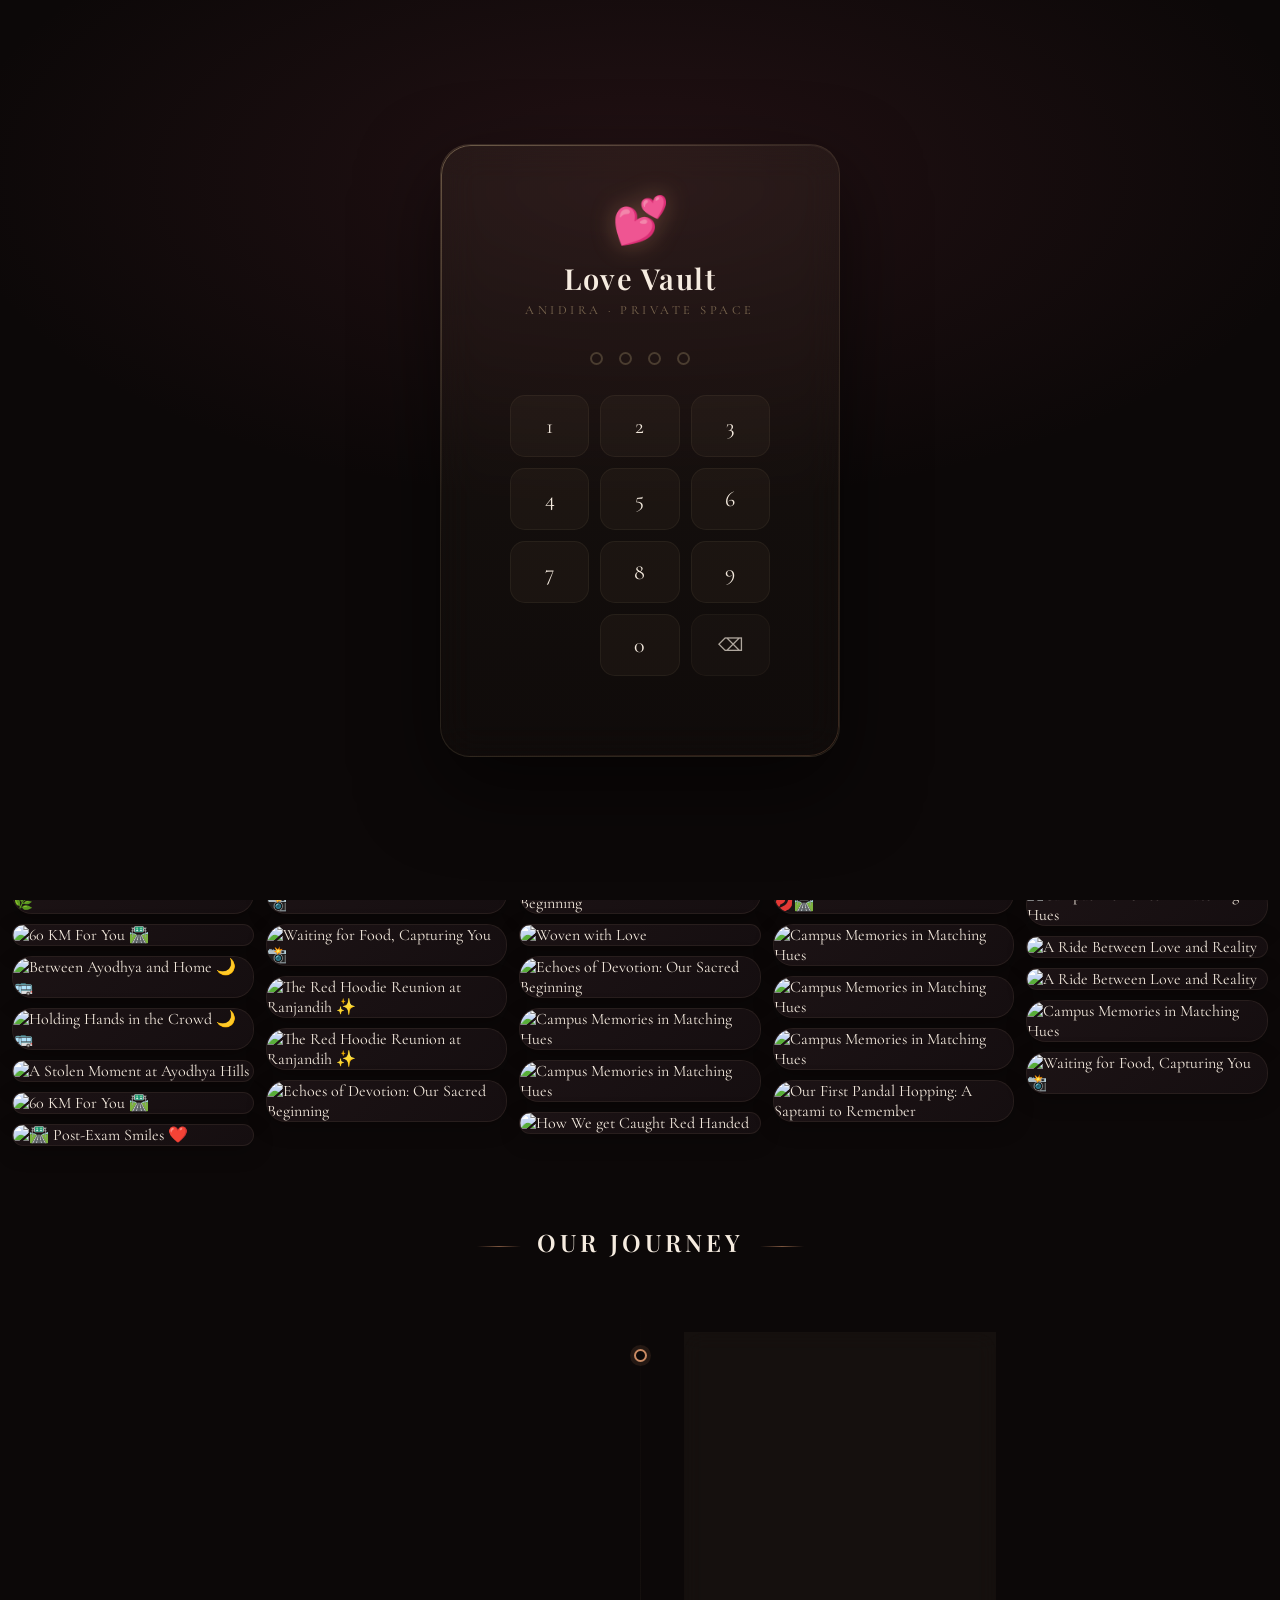
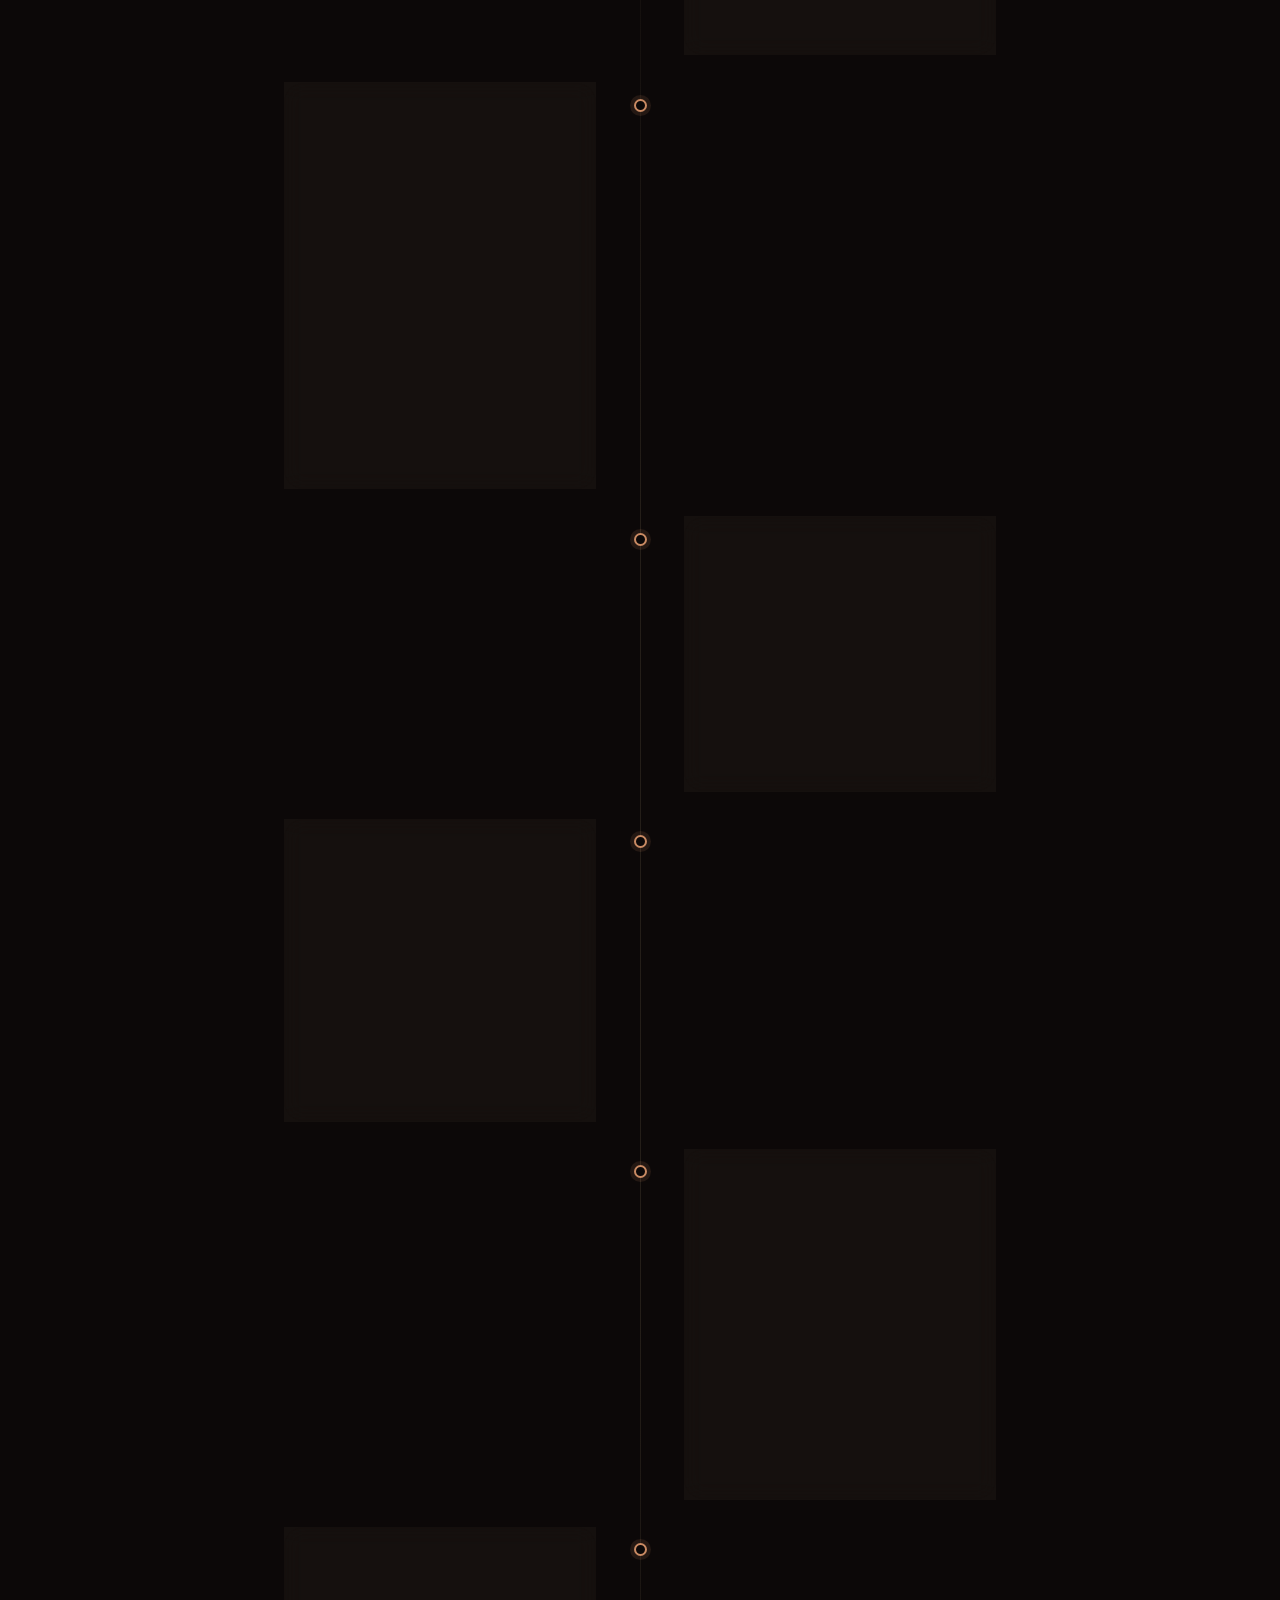
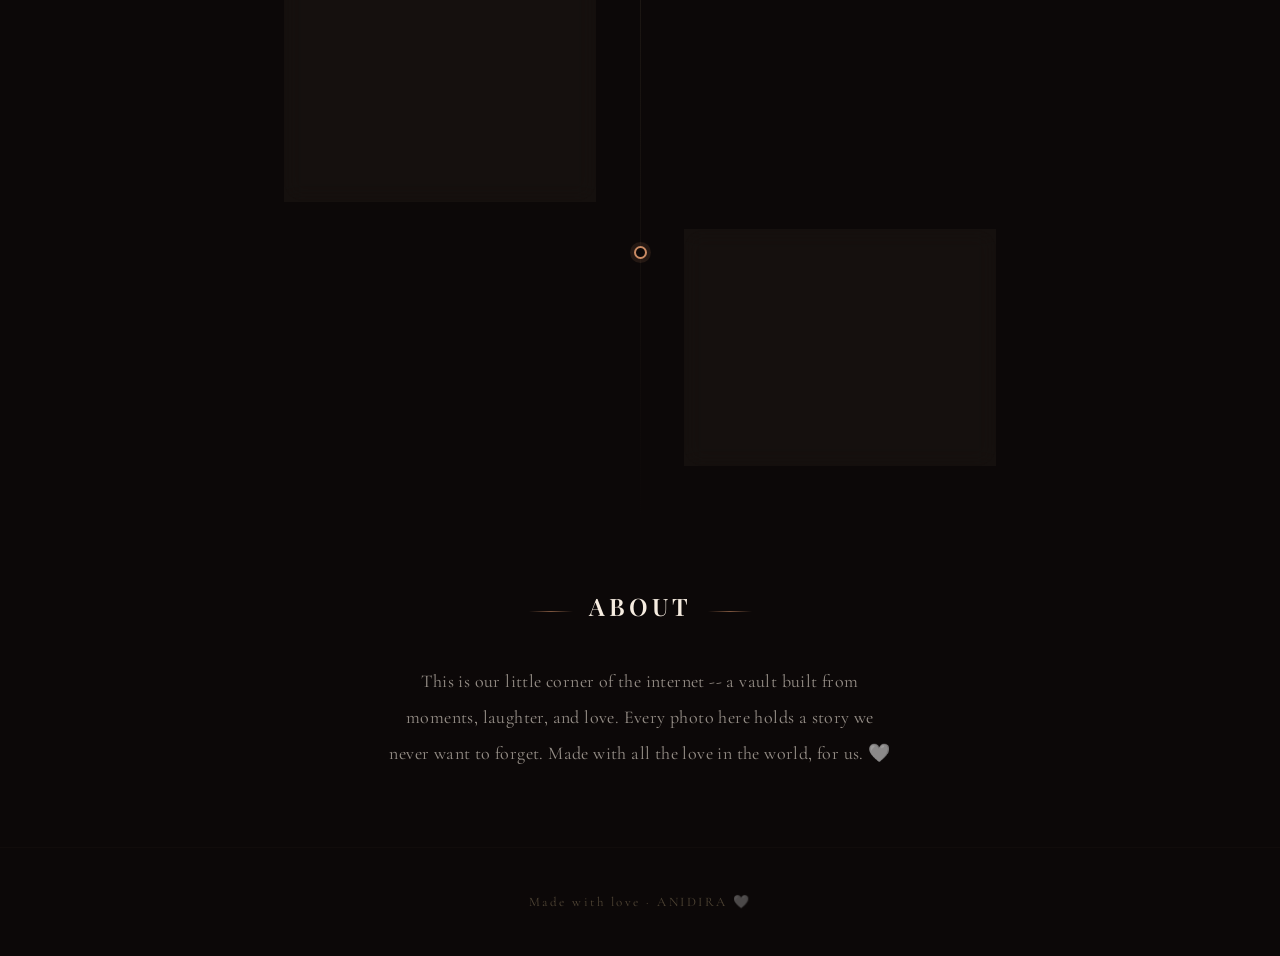
==== index.html @ f05e1785 "Add files via upload" ====
<!DOCTYPE html>
<html lang="en">
<head>
  <meta charset="UTF-8">
  <meta name="viewport" content="width=device-width, initial-scale=1.0">

  <title>Love Vault – ANIDIRA | Our Private Love Story & Memories</title>
  
  <meta name="robots" content="noindex, nofollow">
  <meta name="theme-color" content="#0c0808">
  <link rel="manifest" href="manifest.json">
  <link rel="icon" type="image/png" sizes="192x192" href="icon-192.png">

  <link href="https://fonts.googleapis.com/css2?family=Playfair+Display:ital,wght@0,400;0,600;1,400&family=Cormorant+Garamond:wght@300;400;600&display=swap" rel="stylesheet">
  <link rel="stylesheet" href="https://fonts.googleapis.com/css2?family=Material+Symbols+Outlined:opsz,wght,FILL,GRAD@24,400,0,0" />

  <link rel="stylesheet" href="styles.css">
</head>

<body>
  <div class="fs-overlay" id="fsOverlay">
    <span class="fs-close" onclick="closeFullscreen()" role="button" aria-label="Close fullscreen">&#x2715;</span>
    <span class="fs-nav fs-prev" onclick="fsNav(-1)" role="button" aria-label="Previous image">&#x2039;</span>
    <img id="fsImg" src="" alt="Fullscreen Image">
    <span class="fs-nav fs-next" onclick="fsNav(1)" role="button" aria-label="Next image">&#x203a;</span>
  </div>

  <div id="loginScreen">
    <div class="login-card">
      <span class="login-heart">💕</span>
      <div class="login-title">Love Vault</div>
      <div class="login-sub">ANIDIRA · Private Space</div>
      <div class="pin-dots" id="pinDots">
        <div class="pin-dot" id="dot0"></div><div class="pin-dot" id="dot1"></div>
        <div class="pin-dot" id="dot2"></div><div class="pin-dot" id="dot3"></div>
      </div>
      <div class="pin-keypad">
        <button class="pin-key" onclick="pinPress('1')">1</button><button class="pin-key" onclick="pinPress('2')">2</button><button class="pin-key" onclick="pinPress('3')">3</button>
        <button class="pin-key" onclick="pinPress('4')">4</button><button class="pin-key" onclick="pinPress('5')">5</button><button class="pin-key" onclick="pinPress('6')">6</button>
        <button class="pin-key" onclick="pinPress('7')">7</button><button class="pin-key" onclick="pinPress('8')">8</button><button class="pin-key" onclick="pinPress('9')">9</button>
        <button class="pin-key zero" onclick="pinPress('0')">0</button><button class="pin-key del" onclick="pinDel()">⌫</button>
      </div>
      <div class="login-error" id="loginError">Wrong PIN. Try again 🔒</div>
    </div>
  </div>

  <div id="sessionTimer"><span class="timer-icon">⏳</span><span id="timerDisplay">10:00</span></div>
  <div id="sessionWarning">
    <div class="warning-card">
      <span class="warning-icon">⏰</span>
      <h3>Session Expiring</h3>
      <p>Your session is about to end. Stay logged in?</p>
      <div class="warning-countdown" id="warningCountdown">30</div>
      <button class="warning-btn" onclick="extendSession()">Stay Logged In 🤍</button>
    </div>
  </div>

  <nav class="top-navbar">
    <div class="logo" onclick="goHome()">
      <span class="logo-name">Love Vault</span><span class="sub-text">Since 23 · 09 · 2019</span>
    </div>
    <div class="mixed-name" onclick="goHome()">ANIDIRA 💞</div>
  </nav>
  <div class="counter" id="relationshipCounter"></div>

  <section class="hero" id="home">
    <div class="slider" id="slider">
      <div class="slide active"><img src="https://iili.io/q0QEQWJ.jpg"><div class="overlay">🌅 The Bench Where Time Paused</div></div>
      <div class="slide"><img src="https://iili.io/q0QEUlV.jpg"><div class="overlay">🤍 Hold Tight, The Journey is Ours</div></div>
      <div class="slide"><img src="https://iili.io/q0QE6R1.jpg"><div class="overlay">💞 ANIDIRA</div></div>
      <div class="slide"><img src="https://iili.io/BLlKBkP.png"><div class="overlay">Steps Since 2019</div></div>
    </div>
    <div class="dots" id="dots"></div>
  </section>

  <h2 class="section-title reveal" id="memories"><span>Our Memories</span></h2>
  <section class="gallery" id="gallery"></section>

  <h2 class="section-title reveal" id="timeline"><span>Our Journey</span></h2>
  <section class="timeline" id="timelineContainer"></section>

  <section id="about" style="max-width:560px;margin:60px auto 0;padding:0 24px 20px;text-align:center;">
    <h2 class="section-title reveal" style="margin-top:0;"><span>About</span></h2>
    <p style="font-size:18px;line-height:2;opacity:0.6;letter-spacing:0.4px;">
      This is our little corner of the internet -- a vault built from moments, laughter, and love. Every photo here holds a story we never want to forget. Made with all the love in the world, for us. 🤍
    </p>
  </section>
  <footer class="footer">Made with love · ANIDIRA 🤍</footer>

  <div class="modal" id="galleryModal">
    <div class="modal-content">
      <div class="modal-image"><img id="galleryImg" alt="Memory"></div>
      <div class="modal-details">
        <span class="close" onclick="closeGalleryModal()">&#x2715;</span>
        <h2 id="galleryTitle"></h2>
        <p class="modal-date" id="galleryDate"></p>
        <p class="modal-desc" id="galleryDesc"></p>
        <div style="display: flex; gap: 12px; margin-top: 8px;">
          <button class="dl-btn" id="downloadBtn">Download</button>
          <button class="dl-btn" id="fullscreenBtn" style="background: var(--bg3); border: 1px solid var(--border);">Fullscreen</button>
        </div>
      </div>
    </div>
  </div>

  <div class="modal" id="storyModal">
    <div class="modal-content story-modal-content">
      <span class="close" onclick="closeStoryModal()">&#x2715;</span>
      <h2 id="storyModalTitle"></h2>
      <p class="modal-date" id="storyModalDate"></p>
      
      <div id="audioPlayerContainer" style="display: none; flex-direction: column; align-items: center; gap: 16px; margin-bottom: 24px; width: 100%;">
        <button id="storyAudioBtn" class="dl-btn" style="display: flex; align-items: center; justify-content: center; gap: 8px; padding: 10px 24px; border-radius: 30px; margin: 0;">
          <span class="material-symbols-outlined" id="audioIcon">play_arrow</span>
          <span id="audioText">Listen to our story</span>
        </button>
        
        <div id="audioProgressContainer" style="width: 100%; max-width: 400px; display: flex; align-items: center; gap: 12px; font-family: sans-serif; font-size: 13px; color: var(--accent);">
          <span id="audioCurrentTime">0:00</span>
          <input type="range" id="audioProgress" min="0" max="100" value="0" style="flex: 1; cursor: pointer; accent-color: var(--accent);">
          <span id="audioDuration">0:00</span>
        </div>
        
        <audio id="storyAudio" style="display: none;"></audio>
      </div>

      <img id="storyModalImg" src="" alt="Story Image" style="display: none;">
      <div class="story-body" id="storyModalBody"></div>
    </div>
  </div>

  <nav class="sidenav" id="sidenav">
    <div class="sn-bar"></div><div class="sn-glow"></div>
    <button class="sn-item active" data-target="home"><span class="material-symbols-outlined">home</span></button>
    <button class="sn-item" data-target="memories"><span class="material-symbols-outlined">favorite</span></button>
    <button class="sn-item" data-target="timeline"><span class="material-symbols-outlined">timeline</span></button>
    <button class="sn-item" data-target="about"><span class="material-symbols-outlined">info</span></button>
  </nav>

  <!-- ── INVITATION SEAL (floating luxury component) ── -->
  <button id="invitationSeal" onclick="openInvitation()" aria-label="Open your invitation">
    <span class="seal-glyph">A</span>
    <span class="seal-sparkle"></span>
    <span class="seal-sparkle"></span>
    <span class="seal-sparkle"></span>
  </button>

  <div id="invitationOverlay">
    <div class="envelope-wrap">
      <span class="envelope-close" onclick="closeInvitation()" role="button" aria-label="Close invitation">&#x2715;</span>
      <div class="envelope" id="envelope">
        <div class="invitation-card">
          <div class="inv-eyebrow">ANIDIRA</div>
          <h3>You are cordially invited to celebrate our journey.</h3>
          <div class="inv-open-btn" onclick="goToAnniversary()">Open Anniversary</div>
        </div>
        <div class="envelope-flap"></div>
        <div class="envelope-seal">A</div>
      </div>
    </div>
  </div>

  <div class="cinematic-exit" id="cinematicExit"></div>

  <script src="galleryData.js"></script>
  <script src="storyData.js"></script>
  <script src="main.js"></script>

  <script>
    if ('serviceWorker' in navigator) {
      window.addEventListener('load', () => {
        navigator.serviceWorker.register('/love-vault/sw.js')
        .then((registration) => {
          console.log('✅ Service Worker registered successfully:', registration.scope);
        })
        .catch((error) => {
          console.log('❌ Service Worker registration failed:', error);
        });
      });
    }
  </script>
</body>
</html>
---- styles.css ----
/* ══════════════════════════════════════════════════════════
   LOVE VAULT — LUXURY EDITION
   Design language: Rich Charcoal · Dark Burgundy · Rose Gold · Champagne
   ══════════════════════════════════════════════════════════ */

/* ─── CSS VARIABLES ─── */
:root {
  --rose:       #f6ece0;                 /* warm ivory (headline text) */
  --rose-dk:    #8a3b4a;                 /* deep burgundy-rose */
  --accent:     #c98a63;                 /* rose gold */
  --champagne:  #e9cf9a;                 /* champagne gold highlight */
  --bg:         #0c0808;                 /* rich charcoal black */
  --bg2:        #150e10;                 /* dark burgundy-black */
  --bg3:        #1c1315;                 /* card charcoal */
  --text:       #f3e9dd;                 /* warm ivory */
  --muted:      rgba(243,233,221,0.52);  /* soft gray-ivory */
  --glass:      rgba(233,207,154,0.045); /* warm glass */
  --glass-2:    rgba(233,207,154,0.09);
  --border:     rgba(233,207,154,0.11);
  --border-soft:rgba(233,207,154,0.06);
  --radius:     20px;
  --nav-h:      74px;
  --glow:       rgba(201,138,99,0.35);
  --glow-solid: #c98a63;
  --speed:      0.45s;
  --ease-lux:   cubic-bezier(0.22, 1, 0.36, 1);
}

@media (prefers-reduced-motion: reduce) {
  *, *::before, *::after { animation-duration: 0.001ms !important; animation-iteration-count: 1 !important; transition-duration: 0.001ms !important; scroll-behavior: auto !important; }
}

/* ─── RESET & BASE ─── */
*, *::before, *::after { box-sizing: border-box; margin: 0; padding: 0; }
html { scroll-behavior: smooth; }

body {
  font-family: 'Cormorant Garamond', serif;
  background: var(--bg);
  color: var(--text);
  overflow-x: hidden;
  cursor: default;
  padding-bottom: 100px;
  -webkit-font-smoothing: antialiased;
  -moz-osx-font-smoothing: grayscale;
  text-rendering: optimizeLegibility;
}

h1, h2, h3, h4, h5, h6 { font-weight: 600; }

/* Ambient background: charcoal -> burgundy vignette + fine grain */
body::before {
  content: ''; position: fixed; inset: 0; pointer-events: none; z-index: 9999;
  background-image: url("data:image/svg+xml,%3Csvg viewBox='0 0 200 200' xmlns='http://www.w3.org/2000/svg'%3E%3Cfilter id='n'%3E%3CfeTurbulence type='fractalNoise' baseFrequency='0.75' numOctaves='4' stitchTiles='stitch'/%3E%3C/filter%3E%3Crect width='100%25' height='100%25' filter='url(%23n)' opacity='1'/%3E%3C/svg%3E");
  opacity: 0.02;
  mix-blend-mode: overlay;
}
body::after {
  content: ''; position: fixed; inset: 0; pointer-events: none; z-index: 1;
  background:
    radial-gradient(ellipse 80% 50% at 50% -10%, rgba(138,59,74,0.28), transparent 60%),
    radial-gradient(ellipse 60% 40% at 100% 100%, rgba(201,138,99,0.10), transparent 60%);
}

/* ─── LIGHTWEIGHT PARTICLES ─── */
.particle {
  position: fixed; bottom: -10vh; color: var(--accent);
  opacity: 0; pointer-events: none; z-index: 999; will-change: transform, opacity;
  animation: floatUp linear forwards; filter: drop-shadow(0 0 6px rgba(201,138,99,0.35));
}
@keyframes floatUp {
  0% { transform: translate3d(0, 0, 0) scale(0.6) rotate(0deg); opacity: 0.75; }
  100% { transform: translate3d(0, -110vh, 0) scale(1.15) rotate(35deg); opacity: 0; }
}

/* ─── SCROLL REVEAL ─── */
.reveal { opacity: 0; transform: translateY(28px); transition: opacity 0.9s var(--ease-lux), transform 0.9s var(--ease-lux); }
.reveal.in-view { opacity: 1; transform: translateY(0); }
@media (prefers-reduced-motion: reduce) { .reveal { opacity: 1; transform: none; transition: none; } }

/* ─── TOP NAVBAR ─── */
.top-navbar {
  position: fixed; top: 0; left: 0; width: 100%; height: var(--nav-h);
  display: flex; justify-content: space-between; align-items: center;
  padding: 0 30px; background: rgba(12,8,8,0.55); backdrop-filter: blur(22px) saturate(140%);
  -webkit-backdrop-filter: blur(22px) saturate(140%);
  border-bottom: 1px solid var(--border-soft); z-index: 2000;
  box-shadow: 0 12px 40px rgba(0,0,0,0.25);
  transition: background var(--speed) ease, border-color var(--speed) ease;
}
.logo, .mixed-name { cursor: pointer; transition: opacity 0.3s ease, transform 0.3s ease; }
.logo:hover, .mixed-name:hover { opacity: 0.8; transform: translateY(-1px); }
.logo { display: flex; flex-direction: column; gap: 3px; }
.logo-name { font-family: 'Playfair Display', serif; font-size: 22px; font-weight: 600; letter-spacing: 1.5px; color: var(--rose); background: linear-gradient(120deg, var(--rose) 40%, var(--champagne) 60%, var(--rose) 80%); -webkit-background-clip: text; background-clip: text; -webkit-text-fill-color: transparent; }
.sub-text { font-size: 10px; letter-spacing: 3.5px; opacity: 0.45; text-transform: uppercase; color: var(--champagne); }
.mixed-name { font-family: 'Playfair Display', serif; font-size: 15px; font-weight: 600; letter-spacing: 5px; text-transform: uppercase; color: var(--rose); opacity: 0.85; }

/* ─── COUNTER ─── */
.counter {
  margin-top: var(--nav-h); text-align: center; padding: 13px 0; font-size: 13.5px;
  letter-spacing: 2px; background: linear-gradient(90deg, transparent, rgba(233,207,154,0.05), transparent);
  border-bottom: 1px solid var(--border-soft); color: var(--champagne); opacity: 0; animation: fadeIn 1.1s 0.3s forwards;
}

/* ─── HERO ─── */
.hero { width: 100%; aspect-ratio: 21 / 9; max-height: 620px; overflow: hidden; position: relative; isolation: isolate; }
.slider { position: relative; width: 100%; height: 100%; }
.slide { position: absolute; inset: 0; opacity: 0; z-index: 1; transition: opacity 1.4s var(--ease-lux); }
.slide.active { opacity: 1; z-index: 2; }
.slide img {
  width: 100%; height: 100%; object-fit: cover; object-position: center;
  filter: brightness(52%) saturate(92%); display: block;
  transform: scale(1.08); transition: transform 8s linear;
}
.slide.active img { transform: scale(1); }
.hero::before {
  content: ''; position: absolute; inset: 0; z-index: 3; pointer-events: none;
  background: linear-gradient(to top, rgba(12,8,8,0.92) 0%, rgba(12,8,8,0.15) 45%, rgba(12,8,8,0.35) 100%);
}
.hero::after {
  content: ''; position: absolute; inset: 0; z-index: 3; pointer-events: none;
  box-shadow: inset 0 0 140px rgba(0,0,0,0.55);
}
.overlay {
  position: absolute; bottom: 36px; left: 30px; z-index: 4;
  background: rgba(21,14,16,0.4); backdrop-filter: blur(10px); -webkit-backdrop-filter: blur(10px);
  padding: 12px 22px; border-radius: 30px; font-size: 14.5px; letter-spacing: 1.2px;
  border: 1px solid rgba(233,207,154,0.16); color: var(--rose);
  font-family: 'Playfair Display', serif; font-weight: 400;
  box-shadow: 0 10px 30px rgba(0,0,0,0.3);
}
.dots { position: absolute; bottom: 40px; right: 30px; display: flex; gap: 8px; z-index: 5; }
.dot { width: 6px; height: 6px; border-radius: 50%; background: rgba(243,233,221,0.28); cursor: pointer; transition: background 0.35s ease, transform 0.35s ease, width 0.35s ease; }
.dot.active { background: var(--champagne); transform: scale(1.1); width: 20px; border-radius: 4px; box-shadow: 0 0 8px rgba(233,207,154,0.5); }

/* ─── SECTION TITLE ─── */
.section-title { text-align: center; margin: 68px 0 40px; position: relative; }
.section-title::before, .section-title::after {
  content: ''; display: inline-block; vertical-align: middle; width: 44px; height: 1px;
  margin: 0 16px; background: linear-gradient(90deg, transparent, var(--accent), transparent); opacity: 0.6;
}
.section-title span { font-family: 'Playfair Display', serif; font-weight: 600; font-size: 24px; letter-spacing: 4px; color: var(--rose); text-transform: uppercase; }

/* ─── GALLERY ─── */
.gallery { columns: 3; column-gap: 10px; padding: 10px; }
@media (min-width: 768px) { .gallery { columns: 5; column-gap: 12px; padding: 12px; } }
.box {
  break-inside: avoid; margin-bottom: 10px; border-radius: var(--radius); overflow: hidden;
  cursor: pointer; position: relative; background: var(--bg3);
  border: 1px solid var(--border-soft);
  box-shadow: 0 6px 20px rgba(0,0,0,0.25);
  transition: transform 0.5s var(--ease-lux), box-shadow 0.5s var(--ease-lux), border-color 0.5s ease;
}
.box:hover { transform: translateY(-4px); box-shadow: 0 18px 40px rgba(0,0,0,0.4), 0 0 0 1px rgba(201,138,99,0.25); border-color: rgba(201,138,99,0.3); }
.box img { width: 100%; display: block; transition: transform 0.7s var(--ease-lux), filter 0.7s ease; background: linear-gradient(135deg, #1c1315, #150e10); }
.box:hover img { transform: scale(1.07); filter: brightness(1.05); }
.photo-title {
  position: absolute; bottom: 0; left: 0; width: 100%; padding: 34px 16px 14px;
  font-size: 13.5px; letter-spacing: 0.6px; color: var(--rose);
  font-family: 'Playfair Display', serif;
  background: linear-gradient(to top, rgba(12,8,8,0.85), transparent);
  opacity: 0; transform: translateY(6px); transition: opacity 0.4s ease, transform 0.4s ease;
}
.box:hover .photo-title { opacity: 1; transform: translateY(0); }

/* ─── VERTICAL TIMELINE ─── */
.timeline { position: relative; max-width: 800px; margin: 0 auto; padding: 20px 0 50px; }
.timeline::after { content: ''; position: absolute; width: 1px; background: linear-gradient(to bottom, transparent, var(--border), var(--border), transparent); top: 0; bottom: 0; left: 50%; margin-left: -0.5px; }
.tl-item { padding: 14px 44px; position: relative; background: inherit; width: 50%; }
.tl-item.left { left: 0; } .tl-item.right { left: 50%; }
.tl-item::after {
  content: ''; position: absolute; width: 13px; height: 13px; right: -6.5px; top: 30px;
  background: var(--bg); border: 2px solid var(--accent); border-radius: 50%; z-index: 1;
  box-shadow: 0 0 0 4px rgba(201,138,99,0.12);
}
.tl-item.right::after { left: -6.5px; }
.tl-content {
  padding: 28px; background: var(--glass); border: 1px solid var(--border); border-radius: var(--radius);
  backdrop-filter: blur(10px); -webkit-backdrop-filter: blur(10px);
  transition: transform 0.5s var(--ease-lux), border-color 0.5s ease, box-shadow 0.5s ease;
}
.tl-content:hover { transform: translateY(-3px); border-color: rgba(201,138,99,0.28); box-shadow: 0 16px 36px rgba(0,0,0,0.3); }
.tl-date { color: var(--accent); font-size: 11px; letter-spacing: 2.5px; margin-bottom: 10px; text-transform: uppercase; font-weight: 600; }
.tl-title { font-family: 'Playfair Display', serif; font-weight: 600; font-size: 21px; color: var(--rose); margin-bottom: 12px; }
.tl-img { width: 100%; max-height: 250px; object-fit: cover; border-radius: 14px; margin-bottom: 16px; border: 1px solid var(--border); }
.tl-desc { font-size: 16.5px; opacity: 0.68; line-height: 1.7; }
.read-more-btn {
  display: inline-flex; align-items: center; gap: 6px; margin-top: 14px; color: var(--accent); font-size: 12px;
  font-family: sans-serif; text-transform: uppercase; letter-spacing: 1.8px; font-weight: 600; cursor: pointer;
  transition: color 0.3s ease, gap 0.3s ease; padding-bottom: 2px; border-bottom: 1px solid transparent;
}
.read-more-btn::after { content: '\2192'; transition: transform 0.3s var(--ease-lux); }
.read-more-btn:hover { color: var(--champagne); border-color: rgba(233,207,154,0.4); }
.read-more-btn:hover::after { transform: translateX(3px); }

@media (max-width: 768px) {
  .timeline::after { left: 30px; }
  .tl-item { width: 100%; padding-left: 72px; padding-right: 20px; }
  .tl-item.right { left: 0%; }
  .tl-item.left::after, .tl-item.right::after { left: 24px; }
}

/* ─── GENERAL MODAL STYLES ─── */
.modal { position: fixed; inset: 0; background: rgba(8,5,5,0.9); display: flex; justify-content: center; align-items: center; z-index: 3000; opacity: 0; pointer-events: none; transition: opacity 0.4s var(--ease-lux); backdrop-filter: blur(2px); }
.modal.open { opacity: 1; pointer-events: all; }
.close { position: absolute; top: 16px; right: 20px; font-size: 24px; cursor: pointer; opacity: 0.55; transition: opacity 0.25s ease, transform 0.25s ease; line-height: 1; font-family: sans-serif; font-weight: 300; z-index: 10; }
.close:hover { opacity: 1; transform: rotate(90deg); }

/* ─── GALLERY PHOTO MODAL ─── */
.modal-content {
  background: var(--bg2); width: 92%; max-width: 980px; max-height: 90vh; border-radius: 22px;
  display: flex; position: relative; border: 1px solid var(--border);
  transform: scale(0.94) translateY(10px); transition: transform 0.45s var(--ease-lux); overflow: hidden;
  box-shadow: 0 40px 100px rgba(0,0,0,0.55);
}
.modal.open .modal-content { transform: scale(1) translateY(0); }
.modal-image { flex: 1.1; min-height: 300px; overflow: hidden; position: relative; }
.modal-image img { width: 100%; height: 100%; object-fit: cover; display: block; }
.modal-details { flex: 1; padding: 40px 34px 32px; position: relative; display: flex; flex-direction: column; justify-content: flex-start; gap: 13px; overflow-y: auto; }
.modal-details h2 { font-family: 'Playfair Display', serif; font-weight: 600; font-size: 23px; color: var(--rose); line-height: 1.35; }
.modal-date { font-size: 12.5px; letter-spacing: 2.5px; opacity: 0.45; text-transform: uppercase; color: var(--champagne); }
.modal-desc { font-size: 16.5px; line-height: 1.75; opacity: 0.78; }
.dl-btn {
  margin-top: 10px; padding: 13px 26px; border: none;
  background: linear-gradient(135deg, var(--rose-dk), var(--accent));
  color: var(--rose); border-radius: 30px; cursor: pointer; font-family: 'Cormorant Garamond', serif;
  font-size: 15px; letter-spacing: 1px; font-weight: 600; transition: opacity 0.25s ease, transform 0.25s ease, box-shadow 0.25s ease;
  align-self: flex-start; box-shadow: 0 8px 22px rgba(138,59,74,0.25);
}
.dl-btn:hover { opacity: 0.92; transform: translateY(-2px); box-shadow: 0 12px 28px rgba(138,59,74,0.35); }
.dl-btn:active { transform: translateY(0); }

@media (max-width: 700px) {
  .modal-content { flex-direction: column; }
  .modal-image { min-height: 240px; max-height: 45vh; }
  .modal-details { padding: 26px 22px 26px; }
}

/* ─── STORY MODAL (LUXURY DIARY) ─── */
.story-modal-content {
  flex-direction: column; max-width: 660px; max-height: 87vh; overflow-y: auto; padding: 46px 36px;
  background: linear-gradient(180deg, var(--bg2), var(--bg3));
}
.story-modal-content h2 { text-align: center; font-family: 'Playfair Display', serif; font-weight: 600; font-size: 27px; color: var(--rose); margin-bottom: 10px; letter-spacing: 0.5px; }
.story-modal-content .modal-date { text-align: center; margin-bottom: 28px; color: var(--accent); }
.story-modal-content img { width: 100%; max-height: 400px; object-fit: cover; border-radius: 16px; margin-bottom: 26px; border: 1px solid var(--border); }
.story-modal-content .story-body { font-size: 17.5px; line-height: 1.9; opacity: 0.86; text-align: left; }
.story-modal-content .story-body::first-letter { font-family: 'Playfair Display', serif; font-size: 46px; font-weight: 600; float: left; line-height: 0.85; margin: 6px 8px 0 0; color: var(--champagne); }

/* ─── AUDIO PROGRESS STYLES ─── */
#audioPlayerContainer { padding: 18px 20px; background: var(--glass); border: 1px solid var(--border-soft); border-radius: 20px; }
#storyAudioBtn { box-shadow: 0 8px 22px rgba(138,59,74,0.25); }
#audioProgress { -webkit-appearance: none; width: 100%; height: 4px; background: var(--border); border-radius: 2px; outline: none; }
#audioProgress::-webkit-slider-thumb { -webkit-appearance: none; appearance: none; width: 14px; height: 14px; border-radius: 50%; background: var(--champagne); cursor: pointer; box-shadow: 0 0 8px var(--glow); transition: transform 0.15s ease; }
#audioProgress::-webkit-slider-thumb:hover { transform: scale(1.25); }
#audioProgress::-moz-range-thumb { width: 14px; height: 14px; border-radius: 50%; background: var(--champagne); cursor: pointer; border: none; box-shadow: 0 0 8px var(--glow); transition: transform 0.15s ease; }
#audioProgress::-moz-range-thumb:hover { transform: scale(1.25); }

/* ─── CUSTOM SCROLLBARS ─── */
.modal-details::-webkit-scrollbar, .story-modal-content::-webkit-scrollbar { width: 6px; }
.modal-details::-webkit-scrollbar-track, .story-modal-content::-webkit-scrollbar-track { background: transparent; }
.modal-details::-webkit-scrollbar-thumb, .story-modal-content::-webkit-scrollbar-thumb { background: var(--accent); border-radius: 10px; }
.modal-details::-webkit-scrollbar-thumb:hover, .story-modal-content::-webkit-scrollbar-thumb:hover { background: var(--rose-dk); }

/* ─── CUSTOM FULLSCREEN OVERLAY ─── */
.fs-overlay { position: fixed; inset: 0; background: #000; z-index: 999999; display: none; justify-content: center; align-items: center; opacity: 0; transition: opacity 0.35s ease; touch-action: pan-y pinch-zoom; }
.fs-overlay.active { display: flex; opacity: 1; }
.fs-overlay img { max-width: 100vw; max-height: 100vh; object-fit: contain; transition: transform 0.3s var(--ease-lux); }
.fs-close { position: absolute; top: 22px; right: 26px; color: var(--rose); font-size: 30px; font-family: sans-serif; cursor: pointer; opacity: 0.65; z-index: 10; transition: opacity 0.2s ease, transform 0.2s ease; }
.fs-close:hover { opacity: 1; transform: rotate(90deg); }
.fs-nav { position: absolute; top: 50%; transform: translateY(-50%); color: var(--rose); font-size: 30px; opacity: 0.55; cursor: pointer; padding: 14px; z-index: 10; transition: opacity 0.2s ease; user-select: none; }
.fs-nav:hover { opacity: 1; }
.fs-prev { left: 10px; } .fs-next { right: 10px; }

/* ─── FOOTER ─── */
.footer { text-align: center; padding: 46px 20px; font-size: 13px; letter-spacing: 2.5px; opacity: 0.3; border-top: 1px solid var(--border-soft); margin-top: 56px; color: var(--champagne); }

@keyframes fadeIn { to { opacity: 1; } }

/* ─── SIDE / BOTTOM NAV ─── */
.sidenav {
  position: fixed; z-index: 1500; bottom: 20px; left: 50%; transform: translateX(-50%); width: 85%; max-width: 400px;
  height: 68px; flex-direction: row; display: flex; justify-content: space-between; align-items: center; padding: 0 16px;
  background: rgba(21,14,16,0.82); backdrop-filter: blur(26px) saturate(150%); -webkit-backdrop-filter: blur(26px) saturate(150%);
  border: 1px solid rgba(233,207,154,0.1);
  border-radius: 40px; box-shadow: 0 14px 40px rgba(0,0,0,0.5), inset 0 1px 1px rgba(255,255,255,0.05);
  --x: 0px; --y: 0px; --item-w: 54px; --item-h: 54px;
}
@media (min-width: 600px) {
  body { padding-bottom: 0; }
  .sidenav { bottom: auto; left: auto; right: 20px; top: 50%; transform: translateY(-50%); width: 82px; height: auto; flex-direction: column; justify-content: center; gap: 8px; padding: 22px 0; border-radius: 36px; }
}
.sn-item { position: relative; background: transparent; border: none; color: rgba(243,233,221,0.4); cursor: pointer; z-index: 2; width: 54px; height: 54px; display: flex; flex-direction: column; justify-content: center; align-items: center; border-radius: 20px; gap: 3px; transition: color var(--speed) ease, transform 0.25s var(--ease-lux); -webkit-tap-highlight-color: transparent; }
.sn-item:active { transform: scale(0.9); }
.sn-item .material-symbols-outlined { font-size: 22px; line-height: 1; transition: all var(--speed) ease; font-variation-settings: 'FILL' 0; }
.sn-label { font-family: 'Cormorant Garamond', serif; font-size: 9.5px; letter-spacing: 1px; font-weight: 600; text-transform: uppercase; display: none; line-height: 1; }
@media (min-width: 600px) { .sn-label { display: block; } .sn-item { width: 72px; height: 64px; border-radius: 16px; } .sn-item .material-symbols-outlined { font-size: 20px; } }
.sn-item.active { color: var(--champagne); }
.sn-item.active .material-symbols-outlined { font-variation-settings: 'FILL' 1; }
.sn-bar { position: absolute; border-radius: 10px; background: var(--champagne); box-shadow: 0 0 12px var(--glow), 0 0 4px var(--champagne); z-index: 3; pointer-events: none; top: -1px; left: 0; width: calc(var(--item-w) * 0.55); height: 3px; transform: translateX(calc(var(--x) - 50%)); transition: transform var(--speed) var(--ease-lux), width var(--speed) var(--ease-lux); }
@media (min-width: 600px) { .sn-bar { top: 0; left: -1px; width: 3px; height: calc(var(--item-h) * 0.55); transform: translateY(calc(var(--y) - 50%)); transition: transform var(--speed) var(--ease-lux), height var(--speed) var(--ease-lux); } }
.sn-glow { position: absolute; top: 0; left: 0; border-radius: 50%; background: radial-gradient(ellipse, var(--glow) 0%, transparent 65%); pointer-events: none; z-index: 1; width: calc(var(--item-w) + 30px); height: 64px; transform: translateX(calc(var(--x) - 50%)); transition: transform var(--speed) var(--ease-lux), width var(--speed) var(--ease-lux); }
@media (min-width: 600px) { .sn-glow { width: 100%; height: calc(var(--item-h) + 34px); transform: translateY(calc(var(--y) - 50%)); transition: transform var(--speed) var(--ease-lux), height var(--speed) var(--ease-lux); } }

/* ─── LOGIN SCREEN — VAULT DOOR ─── */
#loginScreen {
  position: fixed; inset: 0; z-index: 99999;
  background: radial-gradient(ellipse 90% 60% at 50% 20%, rgba(138,59,74,0.18), transparent 60%), var(--bg);
  display: flex; flex-direction: column; align-items: center; justify-content: center; gap: 0; padding: 24px;
  transition: opacity 0.7s var(--ease-lux), visibility 0.7s;
}
#loginScreen.hidden { opacity: 0; pointer-events: none; }
#loginScreen.hidden .login-card { transform: scale(0.9) translateY(20px); }
.login-card {
  background: linear-gradient(180deg, rgba(233,207,154,0.055), rgba(233,207,154,0.02));
  border: 1px solid var(--border); border-radius: 30px; padding: 48px 42px 42px; width: 100%; max-width: 400px;
  text-align: center; backdrop-filter: blur(18px); -webkit-backdrop-filter: blur(18px);
  box-shadow: 0 30px 80px rgba(0,0,0,0.55), inset 0 1px 1px rgba(255,255,255,0.05);
  transition: transform 0.7s var(--ease-lux);
  position: relative;
}
.login-card::before {
  content: ''; position: absolute; inset: 0; border-radius: 30px; padding: 1px;
  background: linear-gradient(135deg, rgba(233,207,154,0.35), transparent 40%, transparent 60%, rgba(201,138,99,0.25));
  -webkit-mask: linear-gradient(#000 0 0) content-box, linear-gradient(#000 0 0);
  -webkit-mask-composite: xor; mask-composite: exclude; pointer-events: none;
}
.login-heart { font-size: 46px; margin-bottom: 10px; display: block; animation: heartbeat 2.4s ease-in-out infinite; filter: drop-shadow(0 0 12px rgba(201,138,99,0.4)); }
@keyframes heartbeat { 0%, 100% { transform: scale(1); } 14% { transform: scale(1.14); } 28% { transform: scale(1); } 42% { transform: scale(1.08); } 56% { transform: scale(1); } }
.login-title { font-family: 'Playfair Display', serif; font-size: 29px; font-weight: 600; color: var(--rose); margin-bottom: 5px; letter-spacing: 1.5px; }
.login-sub { font-size: 12.5px; letter-spacing: 3.5px; opacity: 0.45; text-transform: uppercase; margin-bottom: 34px; color: var(--champagne); }
.pin-dots { display: flex; justify-content: center; gap: 16px; margin-bottom: 30px; }
.pin-dot { width: 13px; height: 13px; border-radius: 50%; border: 2px solid rgba(233,207,154,0.22); background: transparent; transition: all 0.25s var(--ease-lux); }
.pin-dot.filled { background: var(--accent); border-color: var(--accent); box-shadow: 0 0 12px var(--glow); transform: scale(1.1); }
.pin-keypad { display: grid; grid-template-columns: repeat(3, 1fr); gap: 11px; max-width: 260px; margin: 0 auto 18px; }
.pin-key {
  background: rgba(233,207,154,0.04); border: 1px solid var(--border-soft); border-radius: 15px; color: var(--text);
  font-family: 'Cormorant Garamond', serif; font-size: 22px; font-weight: 400; padding: 17px 0; cursor: pointer;
  transition: background 0.15s ease, transform 0.12s ease, border-color 0.15s ease; -webkit-tap-highlight-color: transparent; user-select: none;
}
.pin-key:hover { background: rgba(233,207,154,0.08); border-color: rgba(233,207,154,0.22); }
.pin-key:active { transform: scale(0.92); background: rgba(201,138,99,0.16); border-color: var(--accent); }
.pin-key.del { font-size: 18px; opacity: 0.7; }
.pin-key.zero { grid-column: 2; }
.login-error { font-size: 13px; color: var(--accent); letter-spacing: 1px; min-height: 20px; margin-top: 4px; opacity: 0; transition: opacity 0.3s ease; }
.login-error.show { opacity: 1; }
@keyframes shake { 0%, 100% { transform: translateX(0); } 20% { transform: translateX(-10px); } 40% { transform: translateX(10px); } 60% { transform: translateX(-8px); } 80% { transform: translateX(8px); } }
.pin-dots.shake { animation: shake 0.4s ease; }

/* ─── SESSION TIMER BADGE ─── */
#sessionTimer {
  position: fixed; top: 16px; left: 50%; transform: translateX(-50%); z-index: 5000;
  background: rgba(21,14,16,0.9); border: 1px solid var(--border-soft); backdrop-filter: blur(14px); -webkit-backdrop-filter: blur(14px);
  border-radius: 30px; padding: 7px 20px; font-family: 'Cormorant Garamond', serif; font-size: 14px; letter-spacing: 1.5px;
  color: var(--muted); display: none; align-items: center; gap: 8px; transition: color 0.3s ease, border-color 0.3s ease, box-shadow 0.3s ease;
}
#sessionTimer.urgent { color: var(--accent); border-color: rgba(201,138,99,0.4); box-shadow: 0 0 16px rgba(201,138,99,0.16); }
#sessionTimer .timer-icon { font-size: 15px; }

/* ─── WARNING OVERLAY ─── */
#sessionWarning { position: fixed; inset: 0; z-index: 90000; background: rgba(6,4,4,0.9); display: none; align-items: center; justify-content: center; backdrop-filter: blur(4px); }
#sessionWarning.show { display: flex; }
.warning-card { background: var(--bg2); border: 1px solid rgba(201,138,99,0.28); border-radius: 26px; padding: 42px 38px; text-align: center; max-width: 340px; width: 90%; box-shadow: 0 26px 60px rgba(0,0,0,0.55); }
.warning-icon { font-size: 44px; margin-bottom: 12px; display: block; animation: pulse-warn 1.1s ease-in-out infinite; }
@keyframes pulse-warn { 0%, 100% { opacity: 1; } 50% { opacity: 0.4; } }
.warning-card h3 { font-family: 'Playfair Display', serif; font-size: 22px; color: var(--rose); margin-bottom: 8px; }
.warning-card p { font-size: 15px; opacity: 0.62; line-height: 1.65; margin-bottom: 26px; }
.warning-countdown { font-size: 42px; font-family: 'Playfair Display', serif; color: var(--accent); font-weight: 600; margin-bottom: 26px; }
.warning-btn { background: linear-gradient(135deg, var(--rose-dk), var(--accent)); border: none; border-radius: 30px; color: var(--rose); font-family: 'Cormorant Garamond', serif; font-size: 16px; letter-spacing: 1px; font-weight: 600; padding: 14px 34px; cursor: pointer; transition: opacity 0.2s ease, transform 0.2s ease; }
.warning-btn:hover { opacity: 0.9; transform: translateY(-2px); }

/* ══════════════════════════════════════════════════════════
   INVITATION SEAL — floating luxury component (signature element)
   ══════════════════════════════════════════════════════════ */
#invitationSeal {
  position: fixed; right: 22px; bottom: 100px; z-index: 1400;
  width: 58px; height: 58px; border-radius: 50%; cursor: pointer;
  background: radial-gradient(circle at 32% 28%, #a8506a, var(--rose-dk) 60%, #5e222d 100%);
  border: 1px solid rgba(233,207,154,0.35);
  box-shadow: 0 10px 28px rgba(0,0,0,0.5), 0 0 0 1px rgba(233,207,154,0.08), inset 0 1px 2px rgba(255,255,255,0.15);
  display: flex; align-items: center; justify-content: center;
  animation: sealFloat 5s ease-in-out infinite;
  transition: transform 0.35s var(--ease-lux), box-shadow 0.35s ease;
}
@media (min-width: 600px) { #invitationSeal { bottom: auto; top: calc(50% + 130px); right: 30px; } }
#invitationSeal:hover { transform: scale(1.08) rotate(-4deg); box-shadow: 0 14px 36px rgba(0,0,0,0.55), 0 0 24px rgba(201,138,99,0.3); }
#invitationSeal .seal-glyph { font-family: 'Playfair Display', serif; font-size: 22px; color: var(--champagne); letter-spacing: 0; user-select: none; }
#invitationSeal .seal-sparkle { position: absolute; width: 4px; height: 4px; border-radius: 50%; background: var(--champagne); opacity: 0; box-shadow: 0 0 6px var(--champagne); }
#invitationSeal .seal-sparkle:nth-child(1) { top: -4px; left: 10px; animation: sparkle 4.5s ease-in-out infinite; }
#invitationSeal .seal-sparkle:nth-child(2) { bottom: 0; right: -4px; animation: sparkle 4.5s ease-in-out 1.5s infinite; }
#invitationSeal .seal-sparkle:nth-child(3) { top: 6px; right: -6px; animation: sparkle 4.5s ease-in-out 3s infinite; }
@keyframes sealFloat { 0%, 100% { transform: translateY(0); } 50% { transform: translateY(-7px); } }
@keyframes sparkle { 0%, 100% { opacity: 0; transform: scale(0.4); } 50% { opacity: 1; transform: scale(1.2); } }
@media (prefers-reduced-motion: reduce) { #invitationSeal { animation: none; } }

/* Invitation overlay: blur backdrop */
#invitationOverlay {
  position: fixed; inset: 0; z-index: 95000; display: none; align-items: center; justify-content: center;
  background: rgba(6,4,4,0.7); backdrop-filter: blur(10px); -webkit-backdrop-filter: blur(10px);
  opacity: 0; transition: opacity 0.5s var(--ease-lux);
}
#invitationOverlay.show { display: flex; opacity: 1; }

/* Envelope */
.envelope-wrap { position: relative; width: 320px; max-width: 88vw; perspective: 1400px; }
.envelope {
  position: relative; width: 100%; aspect-ratio: 3 / 2; border-radius: 10px;
  background: linear-gradient(160deg, #241318, #170d10);
  border: 1px solid rgba(233,207,154,0.18);
  box-shadow: 0 30px 70px rgba(0,0,0,0.6);
  transform: scale(0.85); opacity: 0;
  transition: transform 0.6s var(--ease-lux), opacity 0.6s var(--ease-lux);
}
#invitationOverlay.show .envelope { transform: scale(1); opacity: 1; }
.envelope-flap {
  position: absolute; top: 0; left: 0; width: 100%; height: 55%;
  background: linear-gradient(160deg, #2c161c, #1a0e12);
  clip-path: polygon(0 0, 100% 0, 50% 100%);
  transform-origin: top center; transition: transform 0.8s var(--ease-lux);
  border-bottom: 1px solid rgba(233,207,154,0.12);
}
.envelope.open .envelope-flap { transform: rotateX(180deg); }
.envelope-seal {
  position: absolute; top: 42%; left: 50%; transform: translate(-50%, -50%);
  width: 46px; height: 46px; border-radius: 50%;
  background: radial-gradient(circle at 32% 28%, #a8506a, var(--rose-dk) 60%, #5e222d 100%);
  border: 1px solid rgba(233,207,154,0.4); box-shadow: 0 6px 18px rgba(0,0,0,0.5);
  display: flex; align-items: center; justify-content: center; z-index: 5;
  font-family: 'Playfair Display', serif; color: var(--champagne); font-size: 18px;
  transition: transform 0.4s var(--ease-lux), opacity 0.4s ease;
}
.envelope.open .envelope-seal { transform: translate(-50%, -50%) scale(0); opacity: 0; }

/* Invitation card sliding out */
.invitation-card {
  position: absolute; left: 50%; bottom: 6%; transform: translateX(-50%) translateY(0);
  width: 86%; background: linear-gradient(180deg, #211318, #170d10);
  border: 1px solid rgba(233,207,154,0.22); border-radius: 8px;
  padding: 30px 22px 26px; text-align: center;
  box-shadow: 0 20px 50px rgba(0,0,0,0.5);
  opacity: 0; pointer-events: none;
  transition: transform 0.8s 0.35s var(--ease-lux), opacity 0.8s 0.35s ease;
  z-index: 2;
}
.envelope.open .invitation-card { transform: translateX(-50%) translateY(-38%); opacity: 1; pointer-events: all; }
.invitation-card .inv-eyebrow { font-size: 10px; letter-spacing: 3px; text-transform: uppercase; color: var(--accent); margin-bottom: 10px; }
.invitation-card h3 { font-family: 'Playfair Display', serif; font-size: 18px; color: var(--rose); line-height: 1.6; font-weight: 600; margin-bottom: 18px; }
.invitation-card .inv-open-btn {
  display: inline-block; padding: 11px 26px; border-radius: 30px; border: 1px solid rgba(233,207,154,0.35);
  color: var(--champagne); font-family: 'Cormorant Garamond', serif; font-size: 14px; letter-spacing: 2px;
  text-transform: uppercase; cursor: pointer; background: rgba(233,207,154,0.06);
  transition: background 0.3s ease, transform 0.3s ease, box-shadow 0.3s ease;
}
.invitation-card .inv-open-btn:hover { background: rgba(233,207,154,0.14); transform: translateY(-2px); box-shadow: 0 8px 20px rgba(201,138,99,0.25); }
.envelope-close {
  position: absolute; top: -38px; right: 0; color: var(--rose); opacity: 0.6; font-size: 22px; cursor: pointer;
  transition: opacity 0.2s ease, transform 0.2s ease;
}
.envelope-close:hover { opacity: 1; transform: rotate(90deg); }

/* Cinematic exit transition to Anniversary */
.cinematic-exit {
  position: fixed; inset: 0; z-index: 999999; background: var(--bg);
  opacity: 0; pointer-events: none; transition: opacity 1s ease;
}
.cinematic-exit.active { opacity: 1; pointer-events: all; }

/* ─── SOCIAL BUTTONS (kept for compatibility) ─── */
.social-links { display: flex; justify-content: center; gap: 16px; margin-top: 28px; }
.social-btn { width: 50px; height: 50px; border-radius: 50%; background: var(--glass); border: 1px solid var(--border); display: flex; justify-content: center; align-items: center; color: var(--rose); text-decoration: none; transition: all 0.3s ease; }
.social-btn:hover { background: var(--rose-dk); border-color: var(--rose-dk); transform: translateY(-4px); box-shadow: 0 8px 20px rgba(138,59,74,0.3); }
.social-btn svg { width: 22px; height: 22px; fill: currentColor; }

/* ─── ACCESSIBILITY: FOCUS STATES ─── */
a:focus-visible, button:focus-visible, .box:focus-visible, .read-more-btn:focus-visible,
.pin-key:focus-visible, .sn-item:focus-visible, .dot:focus-visible, #invitationSeal:focus-visible {
  outline: 2px solid var(--champagne); outline-offset: 3px; border-radius: 8px;
}
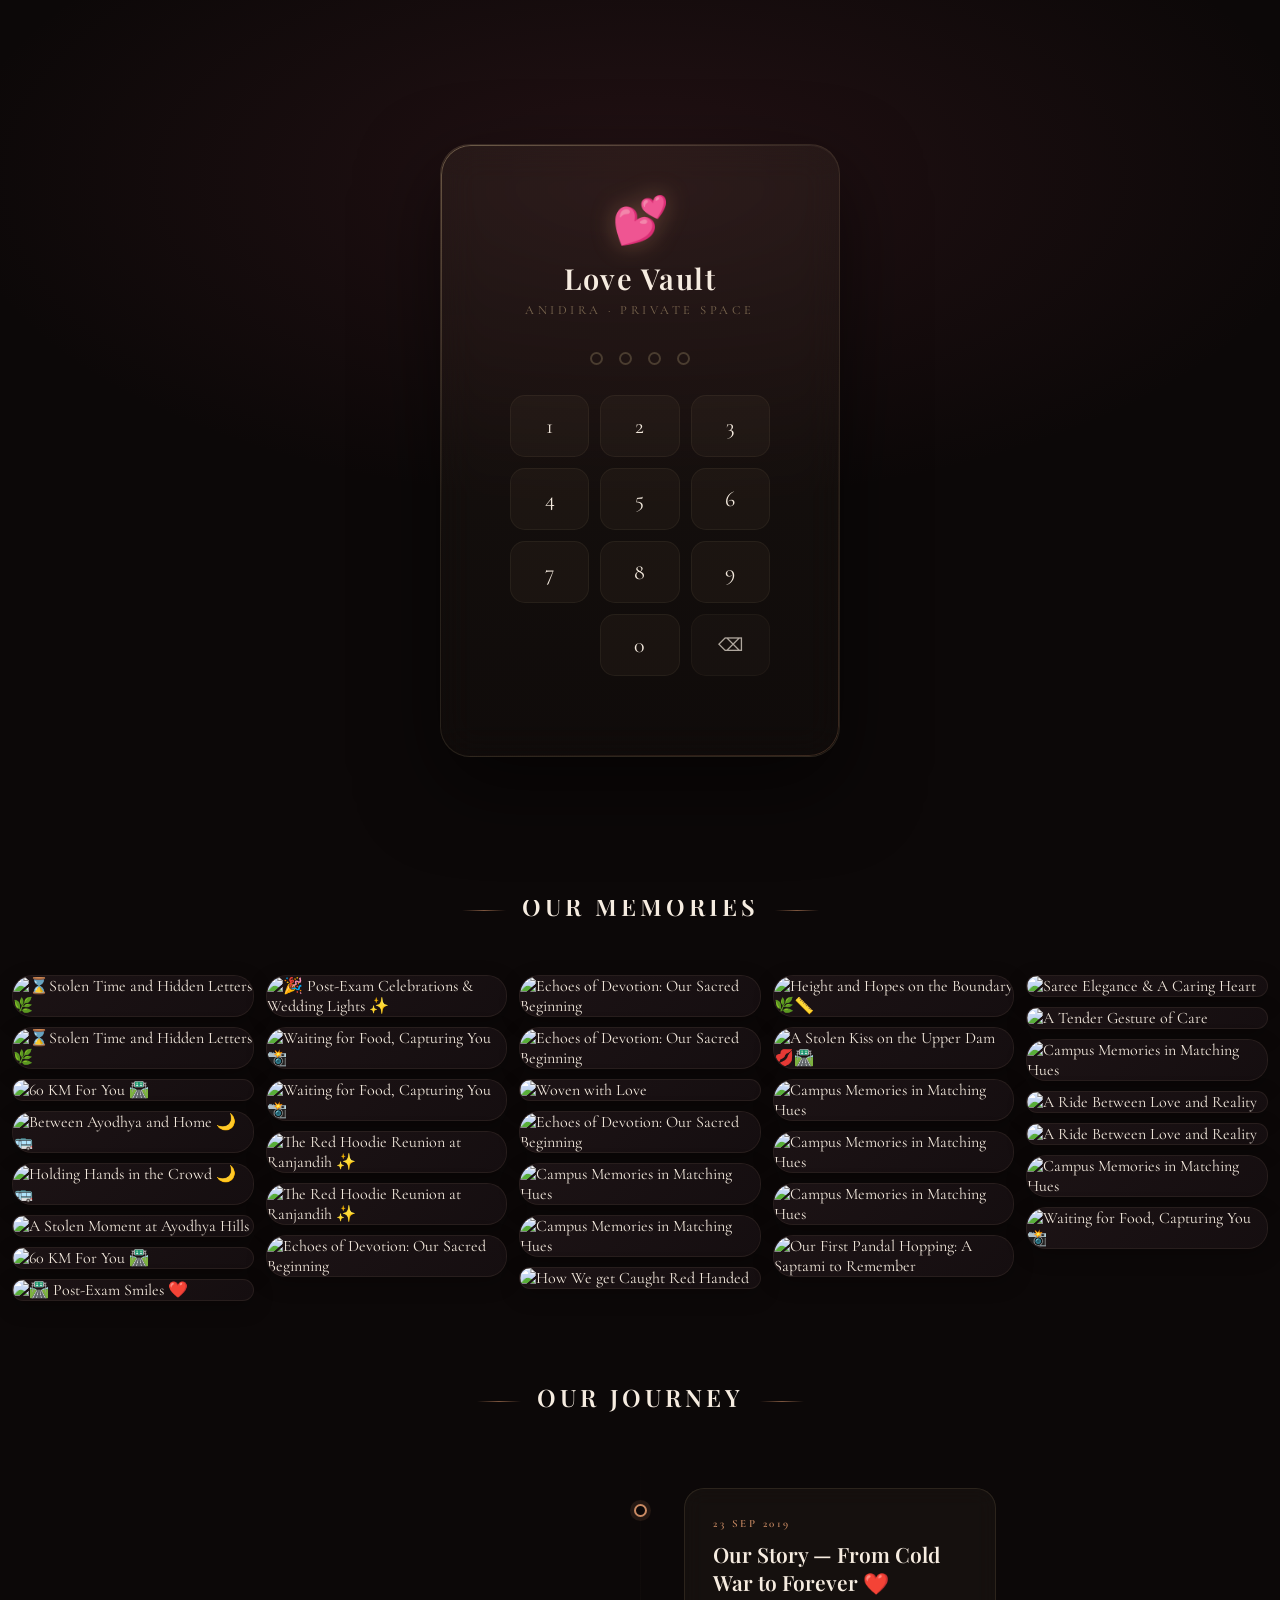
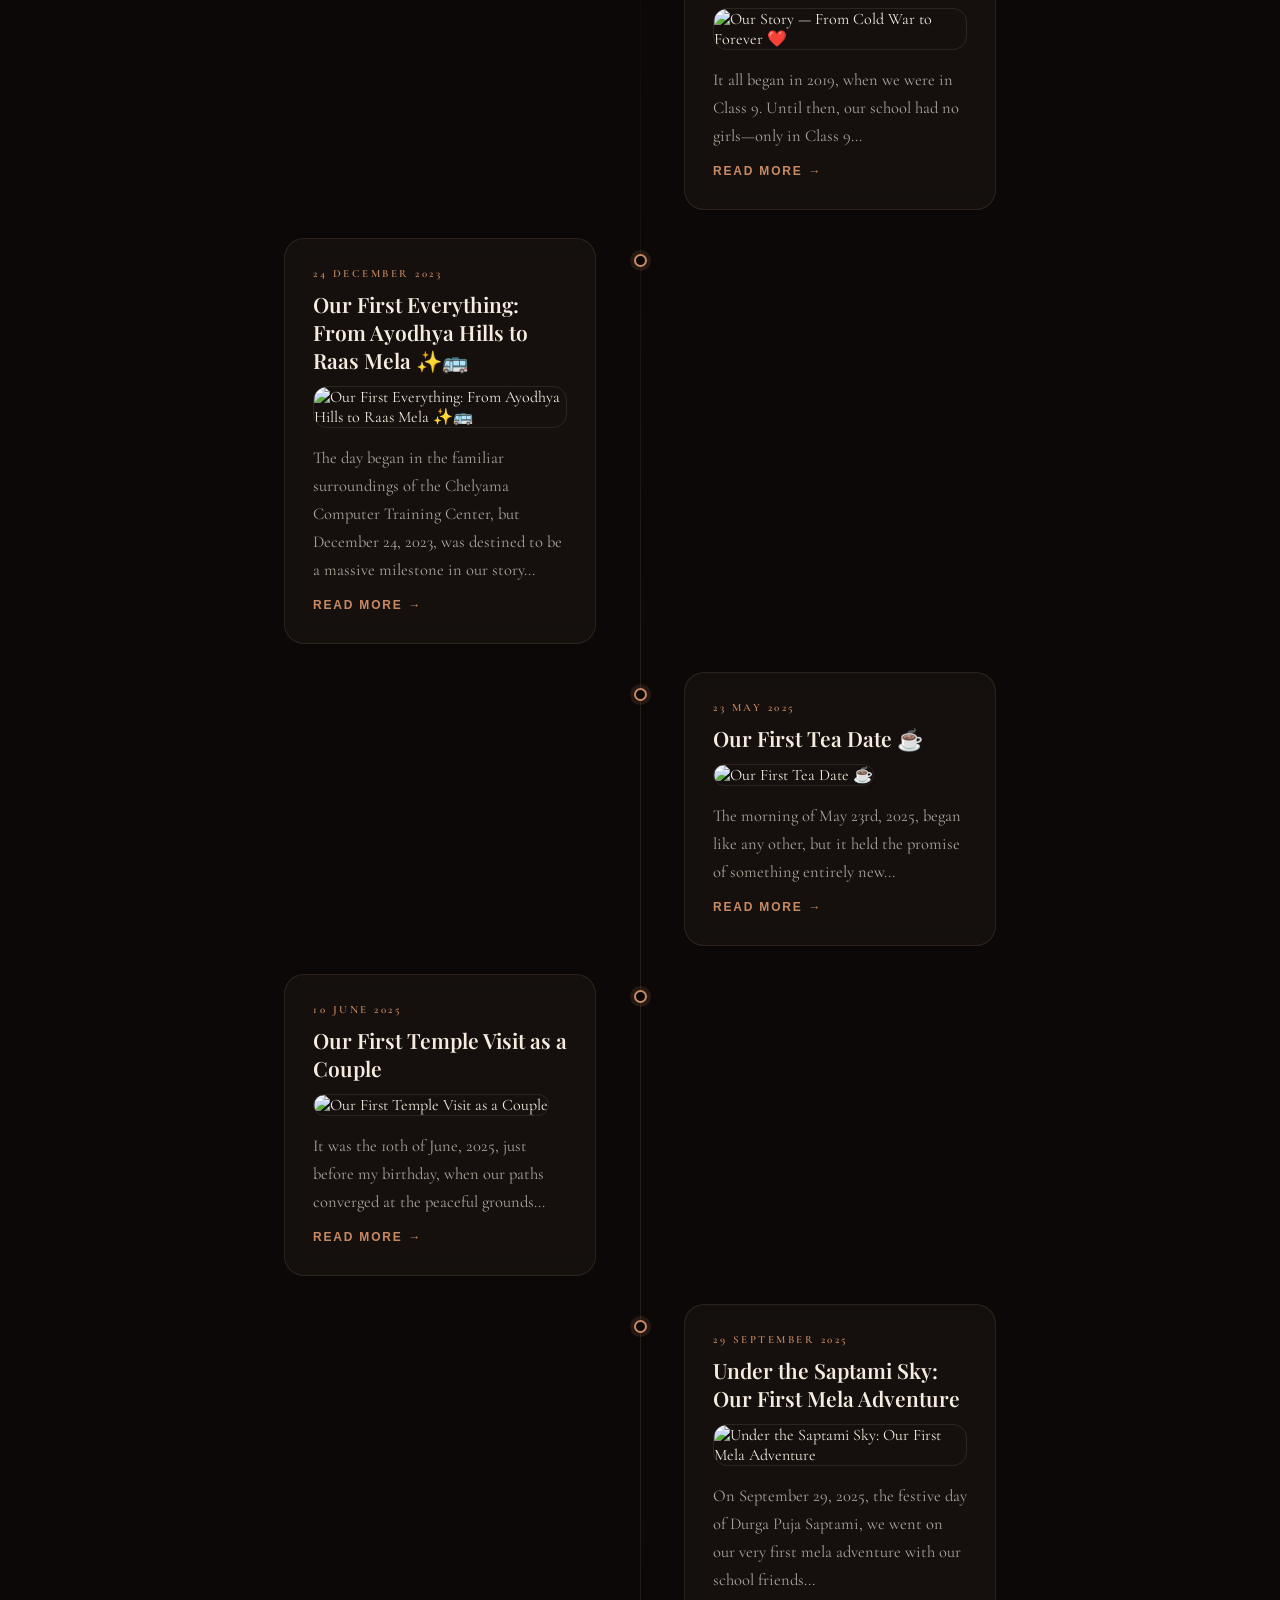
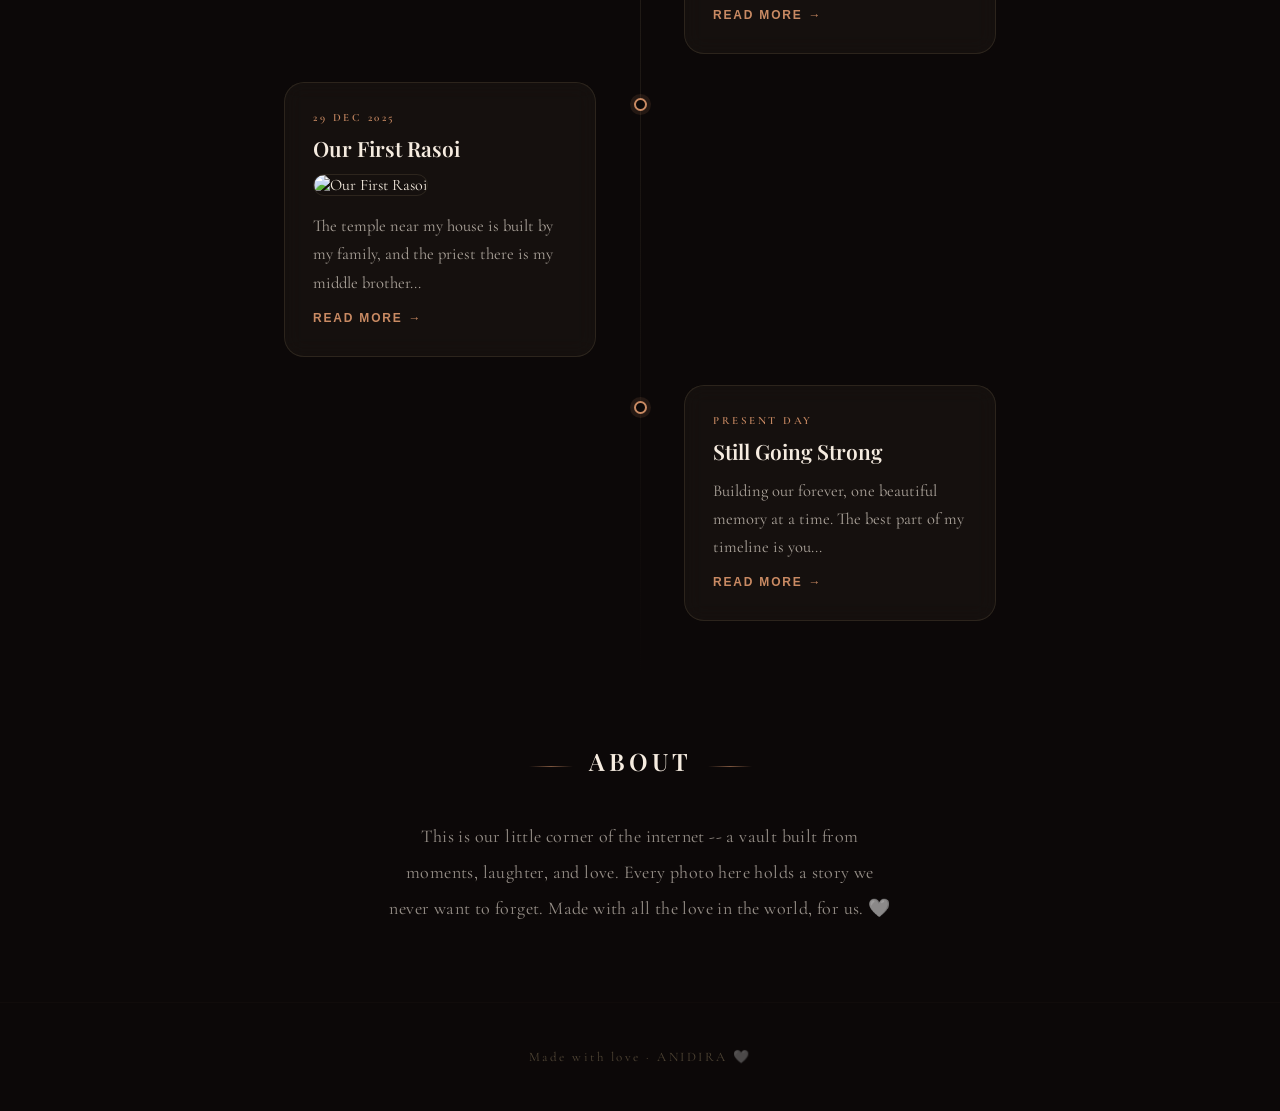
==== commit 8638ea7d: "Update index.html" ====
--- a/index.html
+++ b/index.html
@@ -42,6 +42,12 @@
       </div>
       <div class="login-error" id="loginError">Wrong PIN. Try again 🔒</div>
     </div>
+  </div>
+
+  <!-- Cinematic video preloader — desktop/tablet only, shown right after a correct PIN.
+       Kept in the DOM but hidden until startVideoPreloader() in main.js activates it. -->
+  <div class="video-preloader" id="videoPreloader" aria-hidden="true">
+    <video id="preloaderVideo" autoplay muted playsinline webkit-playsinline preload="none"></video>
   </div>
 
   <div id="sessionTimer"><span class="timer-icon">⏳</span><span id="timerDisplay">10:00</span></div>
